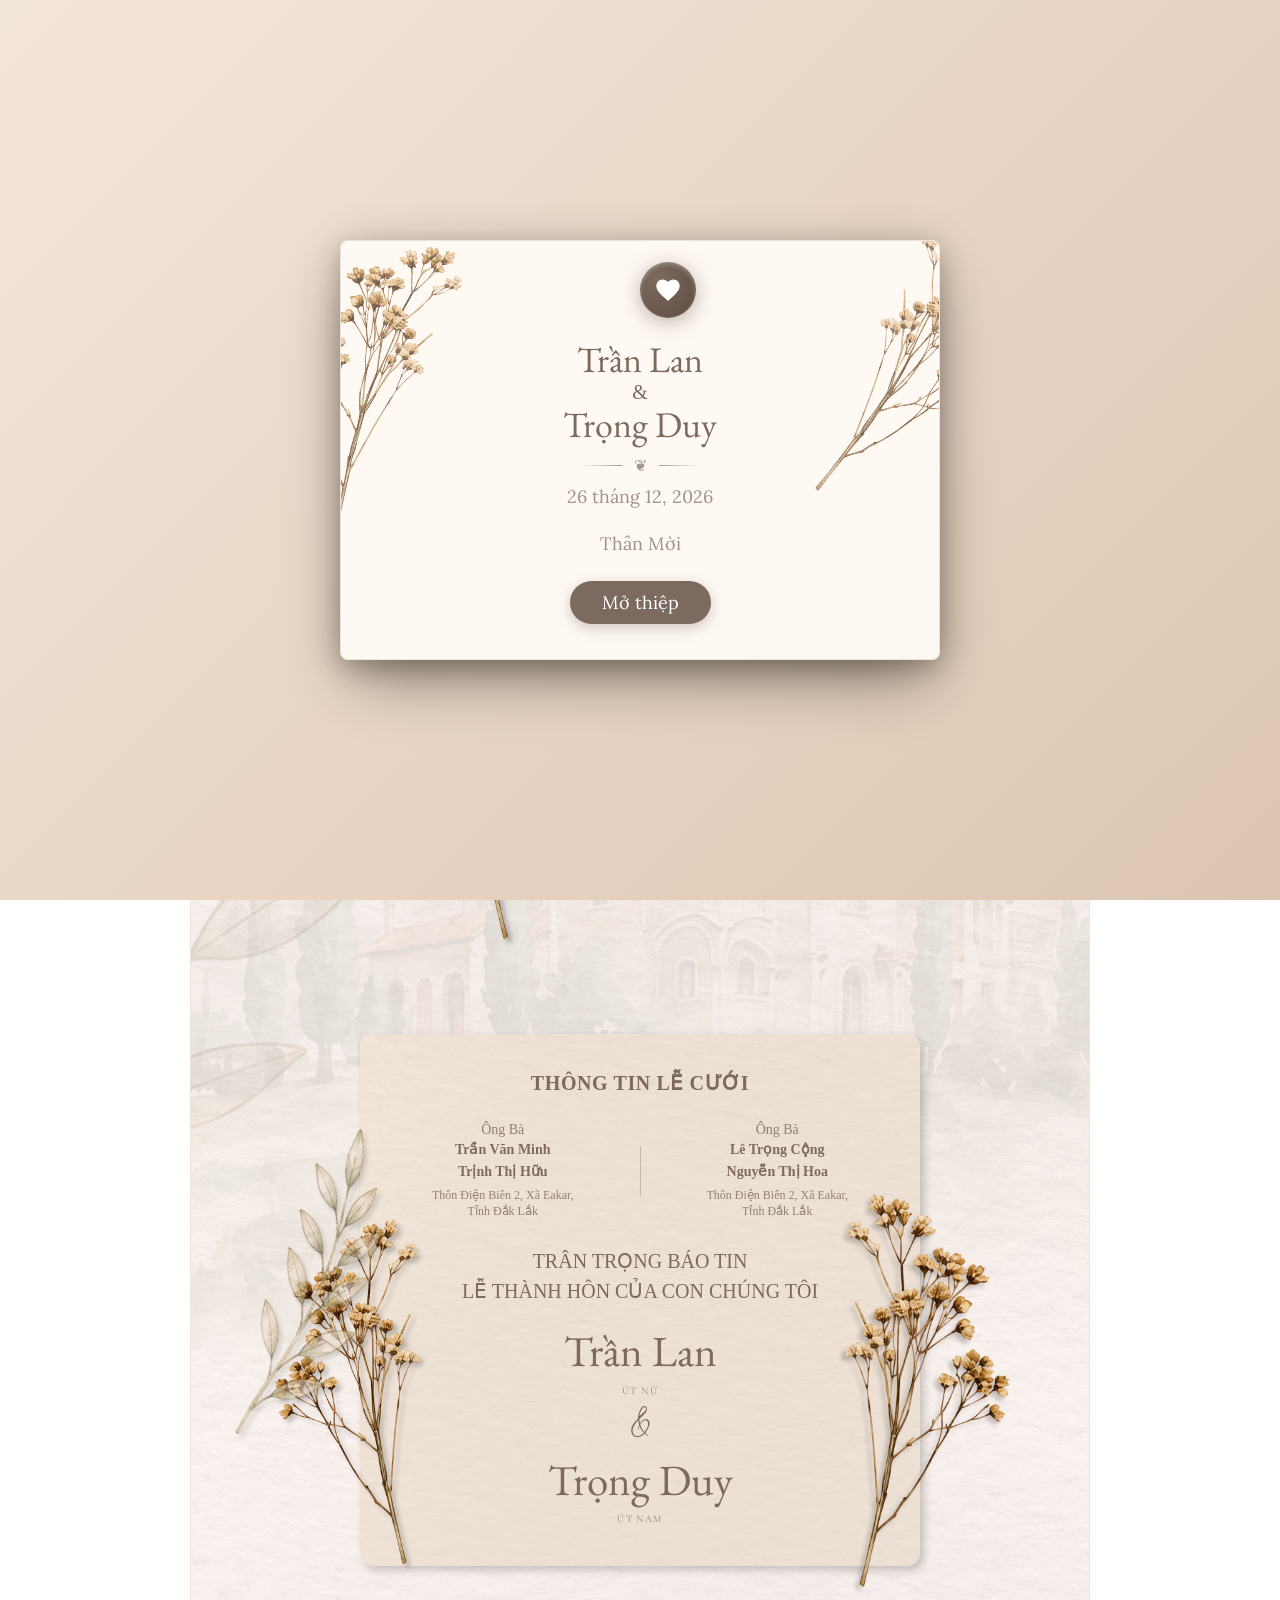
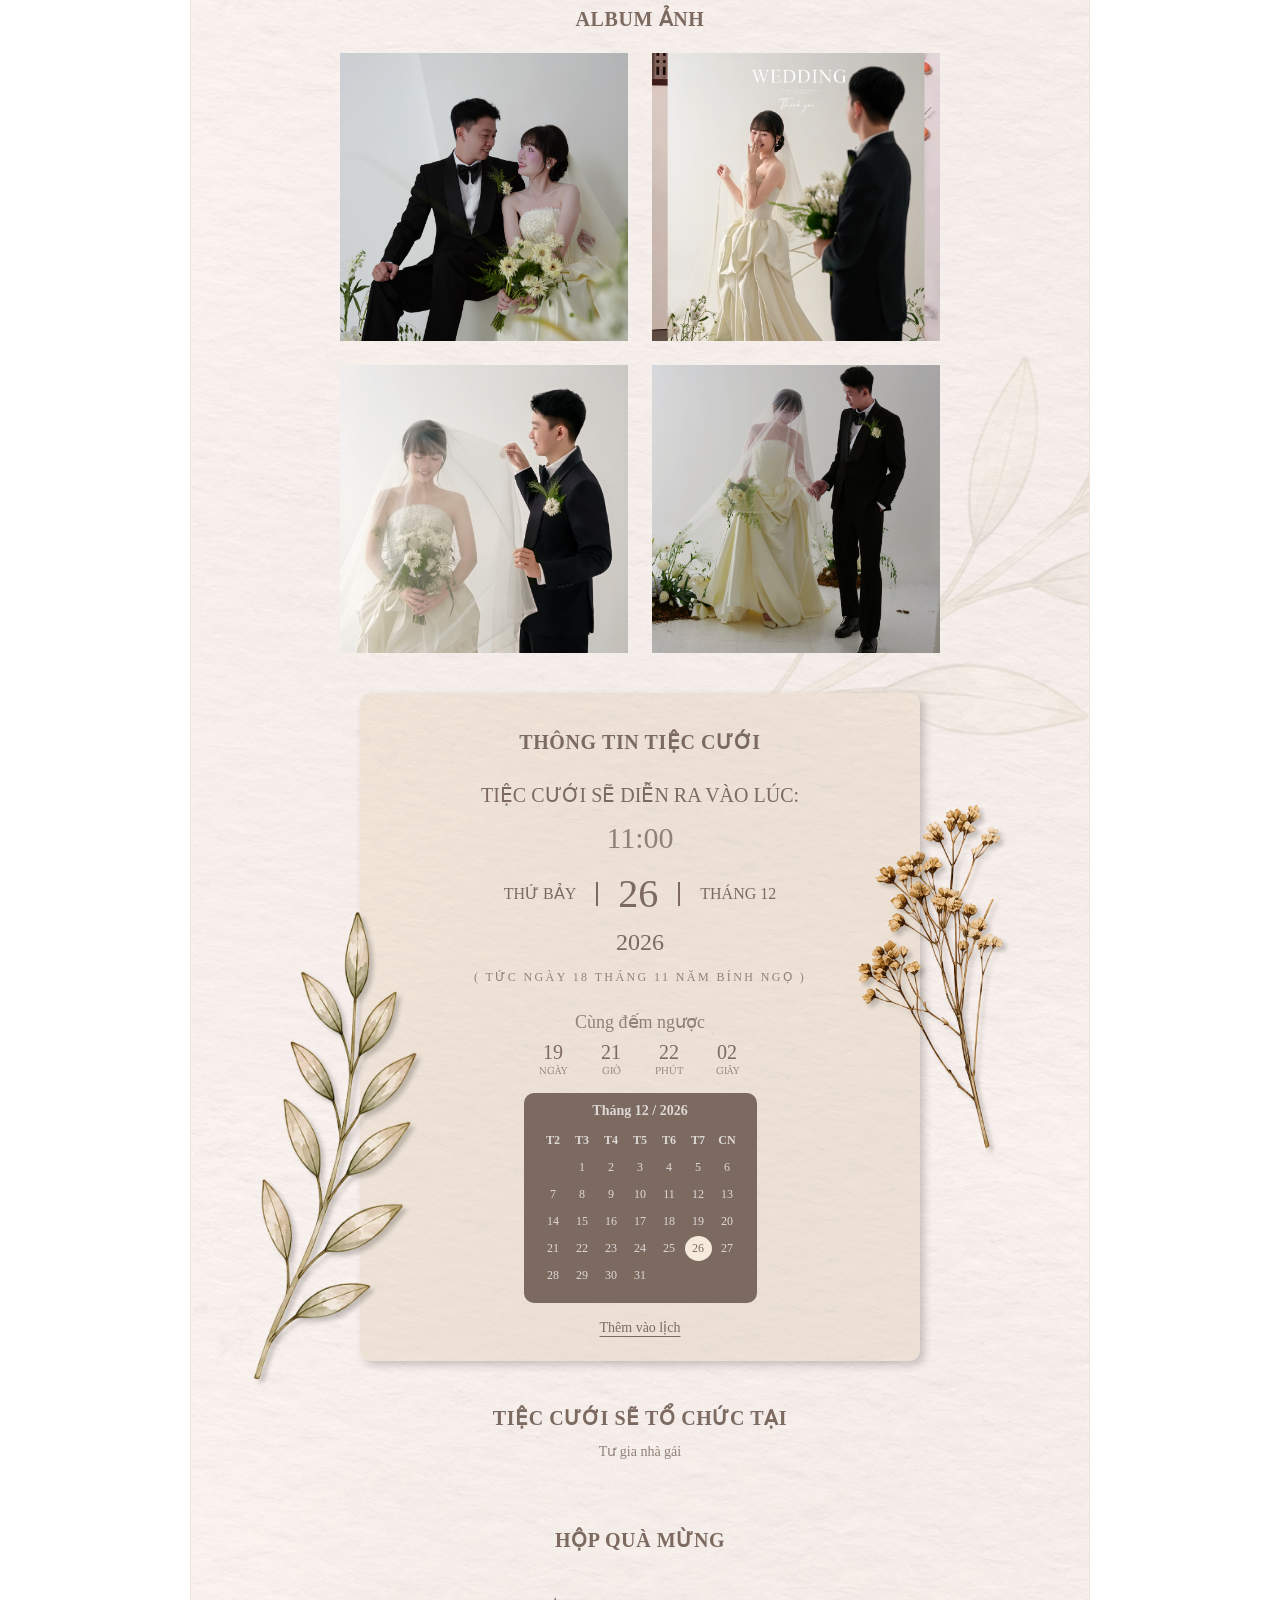
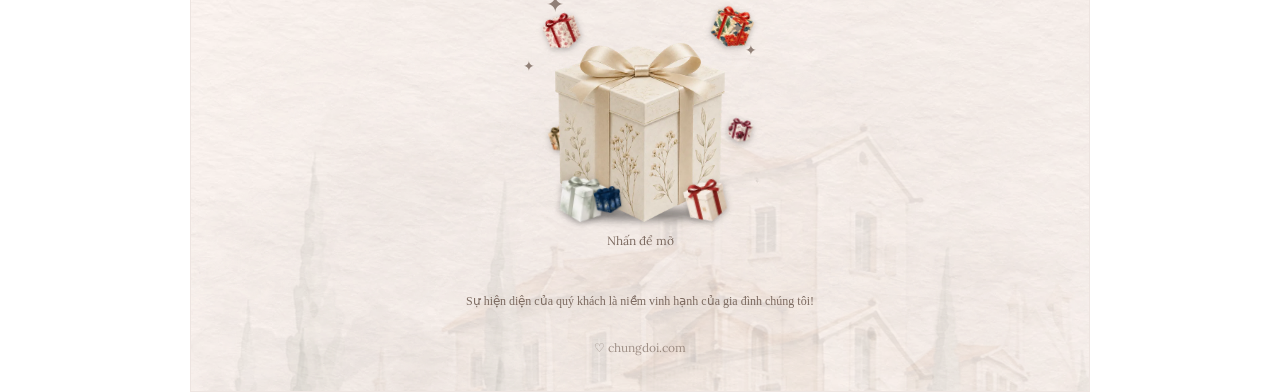
==== trongduy-tranlan-brown/index.html @ 5de20f98 "Add files via upload" ====
<!doctype html>
<html lang="vi">
<head>
  <meta charset="utf-8">
  <meta name="viewport" content="width=device-width, initial-scale=1">
  <meta name="theme-color" content="#7c6a60">
  <meta name="description" content="Thiệp cưới Trần Lan & Trọng Duy — Thứ Bảy, 26 tháng 12, 2026">
  <title>Trần Lan & Trọng Duy | Thiệp cưới</title>
  <link rel="preconnect" href="https://fonts.googleapis.com">
  <link rel="preconnect" href="https://fonts.gstatic.com" crossorigin>
  <link href="https://fonts.googleapis.com/css2?family=Cormorant+Garamond:wght@600&family=EB+Garamond:ital,wght@0,400;0,500;1,400&family=Ms+Madi&display=swap" rel="stylesheet">
  <link rel="stylesheet" href="style.css">
  <script src="script.js" defer></script>
</head>
<body>
  <div class="opening" id="opening" role="dialog" aria-modal="true" aria-labelledby="opening-title">
    <div class="petals" aria-hidden="true"></div><div class="opening-burst" aria-hidden="true"></div>
    <div class="opening-card"><span class="opening-seal" aria-hidden="true"><svg viewBox="0 0 24 24" fill="currentColor"><path d="M12 21.35l-1.45-1.32C5.4 15.36 2 12.28 2 8.5 2 5.42 4.42 3 7.5 3c1.74 0 3.41.81 4.5 2.09C13.09 3.81 14.76 3 16.5 3 19.58 3 22 5.42 22 8.5c0 3.78-3.4 6.86-8.55 11.54L12 21.35z"/></svg></span><span class="opening-ring" aria-hidden="true"></span>
      <div class="opening-paper"><img class="opening-flower opening-flower-left" src="assets/flower2-decoration.webp" alt=""><img class="opening-flower opening-flower-right" src="assets/flower2-decoration.webp" alt="">
        <h1 id="opening-title">Trần Lan <span>&</span> Trọng Duy</h1><div class="flourish" aria-hidden="true"><i></i>❦<i></i></div>
        <p class="opening-date">26 tháng 12, 2026</p><p class="opening-invite">Thân Mời</p>
        <button id="open-invitation" class="open-button" type="button">Mở thiệp</button>
      </div>
    </div>
  </div>

  <main class="page-wrap"><article class="invitation">
    <header class="hero">
      <img class="hero-leaf" src="assets/leaf.webp" alt="" aria-hidden="true"><img class="house house-hero" src="assets/house.webp" alt="" aria-hidden="true">
      <p class="hero-kicker">Ngày Chung Đôi</p><div class="hero-names"><span>Trần Lan</span><em>&</em><span>Trọng Duy</span></div>
      <div class="photo-frame"><div class="photo-frame-picture"><img src="assets/hero.jpg" alt="Trần Lan và Trọng Duy"></div><img class="frame-art" src="assets/frame.webp" alt=""><img class="frame-flower" src="assets/flower.webp" alt=""></div>
    </header>

    <section class="info-card family-card" aria-labelledby="family-heading">
      <img class="family-flower-a" src="assets/flower.webp" alt=""><img class="family-flower-b" src="assets/flower.webp" alt=""><img class="family-leaf" src="assets/leaf.webp" alt="">
      <div class="card-content"><h2 id="family-heading">THÔNG TIN LỄ CƯỚI</h2>
        <div class="families"><div><span>Ông Bà</span><strong>Trần Văn Minh</strong><strong>Trịnh Thị Hữu</strong><small>Thôn Điện Biên 2, Xã Eakar,<br>Tỉnh Đắk Lắk</small></div><i aria-hidden="true"></i><div><span>Ông Bà</span><strong>Lê Trọng Cộng</strong><strong>Nguyễn Thị Hoa</strong><small>Thôn Điện Biên 2, Xã Eakar,<br>Tỉnh Đắk Lắk</small></div></div>
        <p class="formal-note">TRÂN TRỌNG BÁO TIN<br>LỄ THÀNH HÔN CỦA CON CHÚNG TÔI</p>
        <div class="couple-names"><h3>Trần Lan</h3><span>ÚT NỮ</span><b>&</b><h3>Trọng Duy</h3><span>ÚT NAM</span></div>
      </div>
    </section>

    <section class="gallery-section" aria-labelledby="gallery-heading"><img class="gallery-leaf" src="assets/leaf.webp" alt="" aria-hidden="true"><h2 id="gallery-heading">ALBUM ẢNH</h2>
      <div class="gallery-grid"><button class="gallery-tile" type="button" data-image="0" aria-label="Mở ảnh cưới 1"><img src="assets/photo1.jpg" alt="Ảnh cưới 1" style="object-position:12% 50%"></button><button class="gallery-tile" type="button" data-image="1" aria-label="Mở ảnh cưới 2"><img src="assets/photo2.jpg" alt="Ảnh cưới 2" style="object-position:50% 29%"></button><button class="gallery-tile" type="button" data-image="2" aria-label="Mở ảnh cưới 3"><img src="assets/photo3.jpg" alt="Ảnh cưới 3" style="object-position:0 7%"></button><button class="gallery-tile" type="button" data-image="3" aria-label="Mở ảnh cưới 4"><img src="assets/photo4.jpg" alt="Ảnh cưới 4" style="object-position:50% 87%"></button></div>
    </section>

    <section class="info-card event-card" aria-labelledby="event-heading"><img class="event-flower-a" src="assets/flower.webp" alt=""><img class="event-leaf" src="assets/leaf.webp" alt=""><div class="card-content">
      <h2 id="event-heading">THÔNG TIN TIỆC CƯỚI</h2><p class="event-intro">Tiệc cưới sẽ diễn ra vào lúc:</p><p class="event-time">11:00</p>
      <div class="date-line"><span>THỨ BẢY</span><i></i><strong>26</strong><i></i><span>THÁNG 12</span></div><p class="event-year">2026</p><p class="lunar-date">( Tức ngày 18 tháng 11 năm Bính Ngọ )</p>
      <p class="countdown-label">Cùng đếm ngược</p><div class="countdown" id="countdown" aria-live="polite"><div><strong>--</strong><span>Ngày</span></div><div><strong>--</strong><span>Giờ</span></div><div><strong>--</strong><span>Phút</span></div><div><strong>--</strong><span>Giây</span></div></div>
      <div class="calendar" aria-label="Lịch tháng 12 năm 2026"><h3>Tháng 12 / 2026</h3><div class="calendar-grid" id="calendar-grid"></div></div><button id="add-calendar" class="calendar-link" type="button">Thêm vào lịch</button>
    </div></section>

    <section class="venue-section" aria-labelledby="venue-heading"><img class="house house-venue" src="assets/house.webp" alt="" aria-hidden="true"><h2 id="venue-heading">TIỆC CƯỚI SẼ TỔ CHỨC TẠI</h2><p>Tư gia nhà gái</p></section>
    <section class="gift-section" aria-labelledby="gift-heading"><img class="house house-gift" src="assets/house.webp" alt="" aria-hidden="true"><h2 id="gift-heading">HỘP QUÀ MỪNG</h2><button id="open-gift" class="gift-button" type="button" aria-label="Mở hộp quà mừng"><span class="sparkle sparkle-a">✦</span><span class="sparkle sparkle-b">✦</span><img class="gift-main" src="assets/gift.webp" alt=""><span class="gift-hint">Nhấn để mở</span></button></section>
    <footer class="invitation-footer"><p>Sự hiện diện của quý khách là niềm vinh hạnh của gia đình chúng tôi!</p><span>♡ <a href="https://chungdoi.com/i/trongduy-tranlan" target="_blank" rel="noopener noreferrer">chungdoi.com</a></span></footer>
  </article></main>

  <dialog id="gallery-dialog" class="gallery-dialog" aria-label="Album ảnh cưới"><button class="dialog-close" type="button" data-close aria-label="Đóng">×</button><div class="gallery-view"><button type="button" id="prev-image" aria-label="Ảnh trước">‹</button><img id="gallery-current" src="assets/photo1.jpg" alt="Ảnh cưới"><button type="button" id="next-image" aria-label="Ảnh tiếp theo">›</button></div><span id="gallery-counter">1 / 4</span><div id="gallery-thumbs" class="gallery-thumbs"></div></dialog>
  <dialog id="gift-dialog" class="gift-dialog" aria-labelledby="gift-dialog-heading"><div class="gift-dialog-head"><h2 id="gift-dialog-heading">HỘP QUÀ MỪNG</h2><button class="dialog-close" type="button" data-close aria-label="Đóng">×</button></div><div class="gift-dialog-body"><h3>Cô Dâu - TRAN THI LAN</h3><img src="assets/qr.png" alt="Mã QR quà mừng"><p>Vietcombank</p><strong>1017415263</strong><p>TRAN THI LAN</p><a href="assets/qr.png" download="ma-qr-qua-mung.png">Lưu QR</a></div></dialog>
  <audio id="background-music" src="https://cdn.chungdoi.com/music/em-dong-y-i-do.mp3" preload="none" loop></audio>
  <div class="playback-controls"><button id="music-toggle" type="button" aria-label="Bật nhạc" aria-pressed="false" title="Bật nhạc"><svg aria-hidden="true" viewBox="0 0 24 24" fill="none"><path d="M14 4.5v11.2" stroke="currentColor" stroke-width="2.6" stroke-linecap="round"/><path d="M14 5.2 19 3.8v3L14 8.2z" fill="currentColor"/><ellipse cx="10.6" cy="17.2" rx="3.8" ry="3" transform="rotate(-22 10.6 17.2)" fill="currentColor"/></svg></button><button id="scroll-toggle" type="button" aria-label="Bật tự cuộn" aria-pressed="false" hidden></button></div>
  <p id="playback-status" class="screen-reader-only" role="status" aria-live="polite"></p>
</body>
</html>
---- trongduy-tranlan-brown/style.css ----
@font-face{font-family:LoraLocal;src:url('assets/lora.ttf') format('truetype');font-display:swap}
:root{--brown:#7c6a60;--soft:#918077;--paper:#fff7f3;--card:#f6eadd;--line:#b5a59a}*{box-sizing:border-box}html{scroll-behavior:smooth}body{margin:0;background:#fff;color:var(--brown);font-family:LoraLocal,Georgia,serif}body.is-closed{overflow:hidden}button{font:inherit;cursor:pointer}button:focus-visible,a:focus-visible{outline:2px solid var(--brown);outline-offset:3px}.page-wrap{display:flex;justify-content:center;min-height:100vh;background:#fff}.invitation{position:relative;isolation:isolate;width:100%;max-width:480px;background:var(--paper);overflow:hidden}.invitation:before{content:'';position:absolute;inset:0;z-index:0;background:url('assets/paper.webp') top center/100% auto repeat-y;mix-blend-mode:multiply;opacity:.5;pointer-events:none}.invitation>header,.invitation>section,.invitation>footer{position:relative;z-index:1}h1,h2,h3,p{margin-top:0}.house{position:absolute;left:50%;max-width:none;height:auto;transform:translateX(-50%);object-fit:contain;opacity:.08;mix-blend-mode:multiply;pointer-events:none;z-index:0}

.opening{position:fixed;inset:0;z-index:100;display:grid;place-items:center;overflow:hidden;background:linear-gradient(135deg,#f3e6da,#e8d5c4 52%,#dcc6b2)}.opening[hidden]{display:none}.petals,.opening-burst{position:absolute;inset:0;pointer-events:none}.petals i{position:absolute;top:-30px;color:#b89b78;opacity:0;font-style:normal;animation:fall var(--dur) ease-in-out var(--delay) infinite}@keyframes fall{0%{transform:translateY(-8vh) rotate(0);opacity:0}12%{opacity:.45}50%{transform:translateY(48vh) translateX(var(--sway)) rotate(180deg);opacity:.55}100%{transform:translateY(105vh) rotate(360deg);opacity:0}}.opening-burst{z-index:5}.opening-burst span{position:absolute;left:50%;top:50%;color:var(--particle-color);font-size:var(--particle-size);opacity:0;animation:particle-burst 1.4s ease-out var(--particle-delay) forwards}@keyframes particle-burst{0%{opacity:0;transform:translate(-50%,-50%) scale(0)}15%{opacity:1;transform:translate(-50%,-50%) scale(1.2)}100%{opacity:0;transform:translate(calc(-50% + var(--dx)),calc(-50% + var(--dy))) scale(.6) rotate(var(--rot))}}.opening-card{position:relative;width:310px;filter:drop-shadow(0 18px 25px #6b574755)}.opening.is-away .opening-card{animation:card-away .8s ease-in forwards}@keyframes card-away{0%{transform:translateY(0);opacity:1}15%{transform:translateY(10px);opacity:1}100%{transform:translateY(-120vh) rotate(-2deg);opacity:0}}.opening-paper{position:relative;min-height:450px;padding:110px 23px 48px;background:#fffaf5f5;border:1px solid #7c6a6026;border-radius:8px;text-align:center;overflow:hidden}.opening-leaf{position:absolute;width:170px;opacity:.58;pointer-events:none}.opening-leaf-left{left:-66px;top:-36px;transform:rotate(-30deg)}.opening-leaf-right{right:-65px;bottom:-25px;transform:rotate(145deg)}.opening-seal{position:absolute;top:-28px;left:50%;z-index:2;width:56px;height:56px;display:grid;place-items:center;border-radius:50%;background:radial-gradient(circle at 30% 30%,#8f7b70,#5e4c42);color:white;font-size:27px;animation:seal-pulse 2s ease-in-out infinite}.opening.is-opening .opening-seal{animation:seal-break .5s ease-in forwards}.opening-ring{position:absolute;top:-28px;left:50%;z-index:1;width:56px;height:56px;border:3px solid var(--brown);border-radius:50%;opacity:0}.opening.is-opening .opening-ring{animation:seal-ring .6s ease-out forwards}@keyframes seal-pulse{0%,100%{transform:translateX(-50%) scale(1);box-shadow:0 4px 20px #7c6a6080}50%{transform:translateX(-50%) scale(1.06);box-shadow:0 6px 35px #7c6a6080}}@keyframes seal-break{0%{transform:translateX(-50%) scale(1);opacity:1}45%{transform:translateX(-50%) scale(1.16) rotate(5deg)}100%{transform:translateX(-50%) scale(0) rotate(15deg);opacity:0}}@keyframes seal-ring{0%{transform:translateX(-50%) scale(.8);opacity:.8}100%{transform:translateX(-50%) scale(2.5);opacity:0}}.opening h1{position:relative;color:var(--brown);font:400 35px/1.15 'EB Garamond',Georgia,serif;margin:0 0 12px}.opening h1 span{display:block;font:400 20px/1.2 Georgia,serif}.flourish{position:relative;display:flex;align-items:center;justify-content:center;gap:12px;margin:0 0 10px;color:var(--brown);opacity:.7}.flourish i{width:40px;height:1px;background:linear-gradient(to right,transparent,var(--brown))}.flourish i:last-child{transform:rotate(180deg)}.opening-date,.opening-invite{position:relative;font:400 18px/1.5 LoraLocal,Georgia,serif;color:#7c6a60b8}.opening-date{margin-bottom:15px}.opening-invite{margin-bottom:22px}.open-button{position:relative;border:0;border-radius:999px;padding:10px 32px;background:var(--brown);color:white;font-size:18px;box-shadow:0 4px 14px #7c6a6059;overflow:hidden}.open-button:after{content:'';position:absolute;top:0;bottom:0;left:-50px;width:35px;background:linear-gradient(90deg,transparent,#ffffff7a,transparent);transform:skewX(-20deg);animation:shine 3s ease-in-out infinite}@keyframes shine{50%,100%{left:120%}}

.hero{display:flex;align-items:center;flex-direction:column;text-align:center;padding:48px 16px 80px}.hero-leaf{position:absolute;left:-24%;top:2%;width:52%;height:auto;opacity:.12;pointer-events:none}.house-hero{top:30%;width:130%}.hero-kicker{position:relative;z-index:1;color:#827771;text-transform:uppercase;letter-spacing:.16em;font:600 13px 'Cormorant Garamond',Georgia,serif;margin:0}.hero-names{position:relative;z-index:1;display:flex;align-items:center;justify-content:center;gap:8px;margin-top:12px;color:#827771;white-space:nowrap}.hero-names span{font:italic 400 clamp(30px,8.4vw,37px)/1 'Times New Roman',serif}.hero-names em{font:400 42px/1 'Ms Madi',cursive;color:#918077}.photo-frame{position:relative;z-index:1;width:88%;max-width:400px;aspect-ratio:1094/1554;margin-top:24px}.photo-frame-picture{position:absolute;left:11.5%;top:8%;z-index:1;width:72%;height:77%;overflow:hidden;background:white;transform:rotate(-4.78deg)}.photo-frame-picture img{width:100%;height:100%;object-fit:cover}.frame-art{position:absolute;inset:0;z-index:2;width:100%;height:100%;object-fit:contain;filter:drop-shadow(4px 4px 4px #0003);pointer-events:none}.frame-flower{position:absolute;left:-5%;bottom:-6%;z-index:3;width:34%;height:auto;filter:drop-shadow(4px 4px 2px #0004);pointer-events:none;animation:float 5s ease-in-out infinite}@keyframes float{0%,100%{translate:0 0}50%{translate:0 -8px}}

.info-card{width:88%;max-width:420px;margin:0 auto;color:var(--brown)}.card-content{position:relative;z-index:1;padding:36px 20px 40px;background:var(--card);border-radius:13px;box-shadow:4px 4px 8px #0003;text-align:center;overflow:hidden}.card-content:before{content:'';position:absolute;inset:0;background:url('assets/paper.webp') center/cover;mix-blend-mode:multiply;opacity:.5;pointer-events:none}.card-content>*{position:relative}.card-content h2,.gallery-section h2,.venue-section h2,.gift-section h2{font:700 20px/1.35 'Times New Roman',serif;letter-spacing:.03em;margin:0 0 25px}.family-flower-a,.family-flower-b,.family-leaf,.event-flower-a,.event-leaf{position:absolute;z-index:2;height:auto;pointer-events:none;filter:drop-shadow(4px 4px 2px #0003);animation:float 5.5s ease-in-out infinite}.family-flower-a{right:-17%;bottom:-6%;width:32%;transform:scaleX(-1)}.family-flower-b{left:-16%;top:33%;width:28%;animation-delay:.3s}.family-leaf{left:-19%;bottom:20%;width:22%;opacity:.6;transform:rotate(10deg)}.families{display:grid;grid-template-columns:1fr 1px 1fr;gap:14px;align-items:center;font-family:Baskerville,'Times New Roman',serif}.families div{display:flex;flex-direction:column;align-items:center;min-width:0;gap:3px}.families span{font-size:12px;color:var(--soft)}.families strong{font-size:12px;line-height:1.35;overflow-wrap:anywhere}.families small{font-size:10px;line-height:1.3;color:var(--soft);margin-top:4px}.families i{width:1px;height:50px;background:#7c6a6055}.formal-note{font:400 16px/1.5 Baskerville,'Times New Roman',serif;margin:26px 0 18px}.couple-names{display:flex;align-items:center;flex-direction:column;gap:4px}.couple-names h3{font:400 43px/1.3 'EB Garamond',Georgia,serif;margin:0;white-space:nowrap}.couple-names span{font:400 10px/1.4 'Cormorant Garamond',Georgia,serif;letter-spacing:.14em;color:var(--soft)}.couple-names b{font:400 35px/1 'Ms Madi',cursive;margin:6px 0}

.gallery-section{padding:40px 24px;text-align:center}.gallery-leaf{position:absolute;right:-18%;top:-6%;z-index:0;width:46%;height:auto;opacity:.1;transform:rotate(38deg);pointer-events:none}.gallery-section h2{position:relative;z-index:1;margin:0 0 20px}.gallery-grid{position:relative;z-index:1;display:grid;grid-template-columns:repeat(2,1fr);gap:16px;width:100%;max-width:380px;margin:auto}.gallery-tile{aspect-ratio:1;border:0;padding:0;overflow:hidden;background:#7c6a600d}.gallery-tile img{width:100%;height:100%;object-fit:cover;transition:transform .2s}.gallery-tile:hover img{transform:scale(1.03)}

.event-card{margin-bottom:16px}.event-card .card-content{border-radius:10px;padding:36px 20px 24px}.event-flower-a{right:-16%;top:15%;width:28%;animation-delay:.9s}.event-leaf{left:-21%;bottom:-6%;width:32%;animation-delay:.2s}.event-intro{font:400 16px/1.4 Baskerville,'Times New Roman',serif;text-transform:uppercase;margin:0 0 12px}.event-time{font:400 20px Baskerville,'Times New Roman',serif;color:var(--soft);margin:0 0 15px}.date-line{display:flex;align-items:center;justify-content:center;gap:20px;font-family:'Times New Roman',serif}.date-line span{font-size:12px}.date-line strong{font:400 30px Baskerville,'Times New Roman',serif}.date-line i{width:2px;height:24px;background:var(--brown)}.event-year{font:400 18px 'Times New Roman',serif;margin:12px 0}.lunar-date{font:400 12px/1.5 Baskerville,'Times New Roman',serif;text-transform:uppercase;letter-spacing:.2em;color:var(--soft);margin:0 0 25px}.countdown-label{font:400 18px Baskerville,'Times New Roman',serif;color:var(--soft);margin:0 0 8px}.countdown{display:flex;justify-content:center;gap:8px;margin:0 auto 16px}.countdown div{min-width:50px;display:flex;align-items:center;flex-direction:column}.countdown strong{font:400 20px Baskerville,Georgia,serif}.countdown span{font-size:10px;text-transform:uppercase;color:var(--soft)}.calendar{width:max-content;max-width:100%;padding:10px 16px 15px;margin:auto;border-radius:10px;background:var(--brown);color:#ded9d7}.calendar h3{font:700 14px 'Times New Roman',serif;margin:0 0 9px}.calendar-grid{display:grid;grid-template-columns:repeat(7,27px);gap:2px;font:400 12px/25px 'Times New Roman',serif}.calendar-grid span{text-align:center;height:25px}.calendar-grid .weekday{font-weight:700}.calendar-grid .wedding-day{background:var(--card);color:var(--brown);border-radius:50%}.calendar-link{display:block;border:0;background:none;color:var(--brown);font:400 14px 'Times New Roman',serif;text-decoration:underline;text-underline-offset:4px;margin:15px auto 0}

.venue-section{text-align:center;padding:28px 24px 31px}.house-venue{top:-10%;width:135%}.venue-section h2{position:relative;margin:0}.venue-section p{position:relative;color:var(--soft);font:400 12px/1.6 Baskerville,Georgia,serif;margin:9px 0 0}.gift-section{text-align:center;padding:32px 24px 40px}.house-gift{top:8%;width:140%}.gift-section h2{position:relative;margin:0 0 14px}.gift-button{position:relative;width:260px;height:280px;border:0;padding:0;background:none}.gift-button .gift-main{position:absolute;left:50%;bottom:26px;z-index:2;width:170px;max-height:220px;object-fit:contain;transform:translateX(-50%);animation:gift-bob 3s ease-in-out infinite}.gift-button:before{content:'';position:absolute;left:50%;bottom:28px;width:144px;height:12px;margin-left:-72px;border-radius:50%;background:#0007;filter:blur(4px);animation:shadow-pulse 3s ease-in-out infinite}@keyframes gift-bob{0%,100%{transform:translateX(-50%) translateY(0)}50%{transform:translateX(-50%) translateY(-5px)}}@keyframes shadow-pulse{0%,100%{transform:scaleX(1);opacity:.3}50%{transform:scaleX(.9);opacity:.18}}.gift-button:hover .gift-main,.gift-button:focus-visible .gift-main{animation:gift-pop .7s cubic-bezier(.34,1.56,.64,1) forwards}@keyframes gift-pop{0%{transform:translateX(-50%) translateY(0) scale(1)}45%{transform:translateX(-50%) translateY(-14px) scale(1.08) rotate(-3deg)}100%{transform:translateX(-50%) translateY(-8px) scale(1.05)}}.gift-button .gift-decor{position:absolute;left:var(--x);top:var(--y);z-index:var(--z);width:var(--w);height:auto;transform:rotate(var(--angle));filter:drop-shadow(0 2px 3px #0004);pointer-events:none}.gift-button:hover .gift-decor,.gift-button:focus-visible .gift-decor{animation:decor-fly var(--fly-duration) ease-in-out var(--fly-delay) infinite}@keyframes decor-fly{0%{translate:0 0;opacity:1}55%{translate:var(--fly-x) -38px;opacity:1}80%{translate:var(--fly-x) -78px;opacity:0}81%{translate:0 0;opacity:0}100%{translate:0 0;opacity:1}}.gift-hint{position:absolute;left:0;right:0;bottom:0;color:var(--brown);font-size:12px;animation:hint-pulse 2s ease-in-out infinite}@keyframes hint-pulse{0%,100%{opacity:.45}50%{opacity:1}}.sparkle{position:absolute;z-index:3;color:var(--soft);animation:twinkle 2s ease-in-out infinite}.sparkle-a{top:8%;left:14%;font-size:22px}.sparkle-b{top:18%;right:10%;font-size:16px;animation-delay:.6s}.sparkle-c{top:32%;left:5%;font-size:14px;animation-delay:1.2s}.sparkle-d{top:26%;right:5%;font-size:14px;animation-delay:1.7s}@keyframes twinkle{0%,100%{opacity:0;transform:scale(.4)}50%{opacity:1;transform:scale(1.15)}}.gift-confetti{position:absolute;left:50%;top:33%;z-index:4;width:8px;height:8px;background:var(--confetti-color);border-radius:var(--confetti-radius);opacity:0;pointer-events:none}.gift-button:hover .gift-confetti,.gift-button:focus-visible .gift-confetti{animation:confetti-fly 1.1s ease-out var(--confetti-delay) infinite}@keyframes confetti-fly{0%{transform:translate(0,0) rotate(0);opacity:0}15%{opacity:1}100%{transform:translate(var(--confetti-x),var(--confetti-y)) rotate(540deg);opacity:0}}.invitation-footer{text-align:center;padding:0 24px 35px}.invitation-footer p{font:400 12px/1.6 'Times New Roman',serif;margin:0 0 25px}.invitation-footer span{font-size:12px;opacity:.7}.invitation-footer a{color:inherit;text-decoration:none}

dialog{border:0;padding:0;max-height:90vh}dialog::backdrop{background:#1c1716d9}.dialog-close{border:0;background:none;color:inherit;font:400 30px Arial,sans-serif;line-height:1}.gallery-dialog{width:min(96vw,850px);max-width:850px;padding:20px;border-radius:10px;background:#242020;color:#fff;text-align:center}.gallery-dialog>.dialog-close{position:absolute;right:13px;top:8px;z-index:2}.gallery-view{display:flex;align-items:center;justify-content:space-between;gap:8px;min-height:60vh}.gallery-view img{max-width:calc(100% - 80px);max-height:65vh;object-fit:contain}.gallery-view button{border:0;background:none;color:white;font:400 48px Georgia,serif}.gallery-thumbs{display:flex;justify-content:center;gap:5px;overflow:auto;margin-top:14px}.gallery-thumbs button{flex:0 0 50px;width:50px;height:50px;padding:0;border:2px solid transparent;opacity:.55;background:none}.gallery-thumbs button.active{border-color:white;opacity:1}.gallery-thumbs img{width:100%;height:100%;object-fit:cover}.gift-dialog{width:min(92vw,520px);background:var(--paper);border-radius:8px;color:var(--brown)}.gift-dialog-head{position:relative;background:var(--brown);color:white;padding:22px;text-align:center}.gift-dialog-head h2{font:700 20px 'Times New Roman',serif;margin:0}.gift-dialog-head .dialog-close{position:absolute;right:12px;top:8px;color:white}.gift-dialog-body{text-align:center;padding:25px 20px 30px}.gift-dialog-body h3{font:700 17px LoraLocal,serif}.gift-dialog-body img{width:220px;height:220px;object-fit:contain;background:white}.gift-dialog-body p{font-size:14px;margin:9px 0}.gift-dialog-body strong{font-size:19px}.gift-dialog-body a{display:inline-block;background:var(--brown);color:white;padding:9px 20px;margin-top:14px;border-radius:5px;text-decoration:none;font-size:14px}dialog[open]{animation:dialog-appear .22s ease-out}@keyframes dialog-appear{from{opacity:0;transform:translateY(12px) scale(.96)}to{opacity:1;transform:translateY(0) scale(1)}}

.playback-controls{position:fixed;z-index:60;right:max(16px,calc((100vw - 960px)/2));bottom:20px}.opening:not([hidden])~.playback-controls{opacity:0;pointer-events:none}.playback-controls #music-toggle{position:relative;width:48px;height:48px;display:grid;place-items:center;border:2px solid #8c7970;border-radius:50%;background:linear-gradient(135deg,#9a887d,#716056);color:white;box-shadow:0 5px 14px #0003;opacity:1}.playback-controls #music-toggle:before{content:'';position:absolute;inset:4px;border:1px solid #c6b2a7;border-radius:50%}.playback-controls #music-toggle svg{position:relative;z-index:1;width:23px;height:23px}.playback-controls #scroll-toggle{display:none!important}.screen-reader-only{position:absolute!important;width:1px;height:1px;padding:0;margin:-1px;overflow:hidden;clip:rect(0,0,0,0);white-space:nowrap;border:0}

@media(min-width:768px){.invitation{max-width:900px;border:1px solid #7c6a6022}.hero{padding-bottom:128px}.hero-kicker{font-size:16px}.hero-names{gap:12px}.hero-names span{font-size:46px}.hero-names em{font-size:54px}.photo-frame{max-width:520px;margin-top:32px}.info-card{max-width:560px}.gallery-grid{max-width:600px;gap:24px}.families strong,.families span{font-size:14px}.families small{font-size:12px}.formal-note{font-size:20px}.event-intro{font-size:20px}.event-time{font-size:30px}.date-line strong{font-size:40px}.date-line span{font-size:16px}.event-year{font-size:24px}.venue-section p{font-size:14px}.opening-card{width:520px}.opening-paper{min-height:465px;padding-top:95px}.opening h1{font-size:44px}.opening-leaf{width:260px}}
@media(max-width:370px){.opening-card{width:290px}.families{gap:10px}.card-content{padding-left:13px;padding-right:13px}.couple-names h3{font-size:38px}.calendar-grid{grid-template-columns:repeat(7,24px)}}

/* Màn mở thiệp của mẫu minimalism brown. */
.opening-card{width:310px;filter:none;box-shadow:0 25px 60px -12px #0007,0 8px 24px #0003,0 0 40px #7c6a6026;border-radius:8px}
.opening-paper{min-height:0;padding:112px 24px 56px;background:#fffaf5f5;border:1px solid #7c6a6026;border-radius:8px}
.opening-flower{position:absolute;z-index:0;height:144px;width:auto;max-width:none;opacity:.7;pointer-events:none}
.opening-flower-left{top:-3%;left:-20px;transform:translateX(-6%) rotate(25deg)}
.opening-flower-right{right:-20px;bottom:-3%;transform:translateX(6%) scaleX(-1) rotate(-25deg)}
.opening-seal,.opening-ring{top:22px}
.opening-seal{background:radial-gradient(circle at 30% 30%,#7c6a60,#5e4c42);box-shadow:0 4px 20px #7c6a6080,inset 0 2px 4px #ffffff4d}
.opening-seal svg{width:28px;height:28px}
.opening h1{font-size:30px;line-height:1.25;margin-bottom:8px}
.opening h1 span{font-size:18px;line-height:1}
.flourish{margin-bottom:8px}
.opening-date{margin-bottom:20px}
.opening-invite{margin-bottom:24px}
@media(min-width:640px){.opening-card{width:340px}.opening h1{font-size:36px}.opening h1 span{font-size:20px}}
@media(min-width:768px){.opening-card{width:520px}.opening-paper{padding:96px 24px 32px;min-height:420px}.opening-flower{height:320px}.opening-flower-left{top:-7%;left:-40px;transform:translateX(-11%) rotate(25deg)}.opening-flower-right{right:-40px;bottom:30%;transform:translateX(11%) scaleX(-1) rotate(-25deg)}}
@media(min-width:1024px){.opening-card{width:600px}}
@media(max-width:370px){.opening-card{width:290px}}
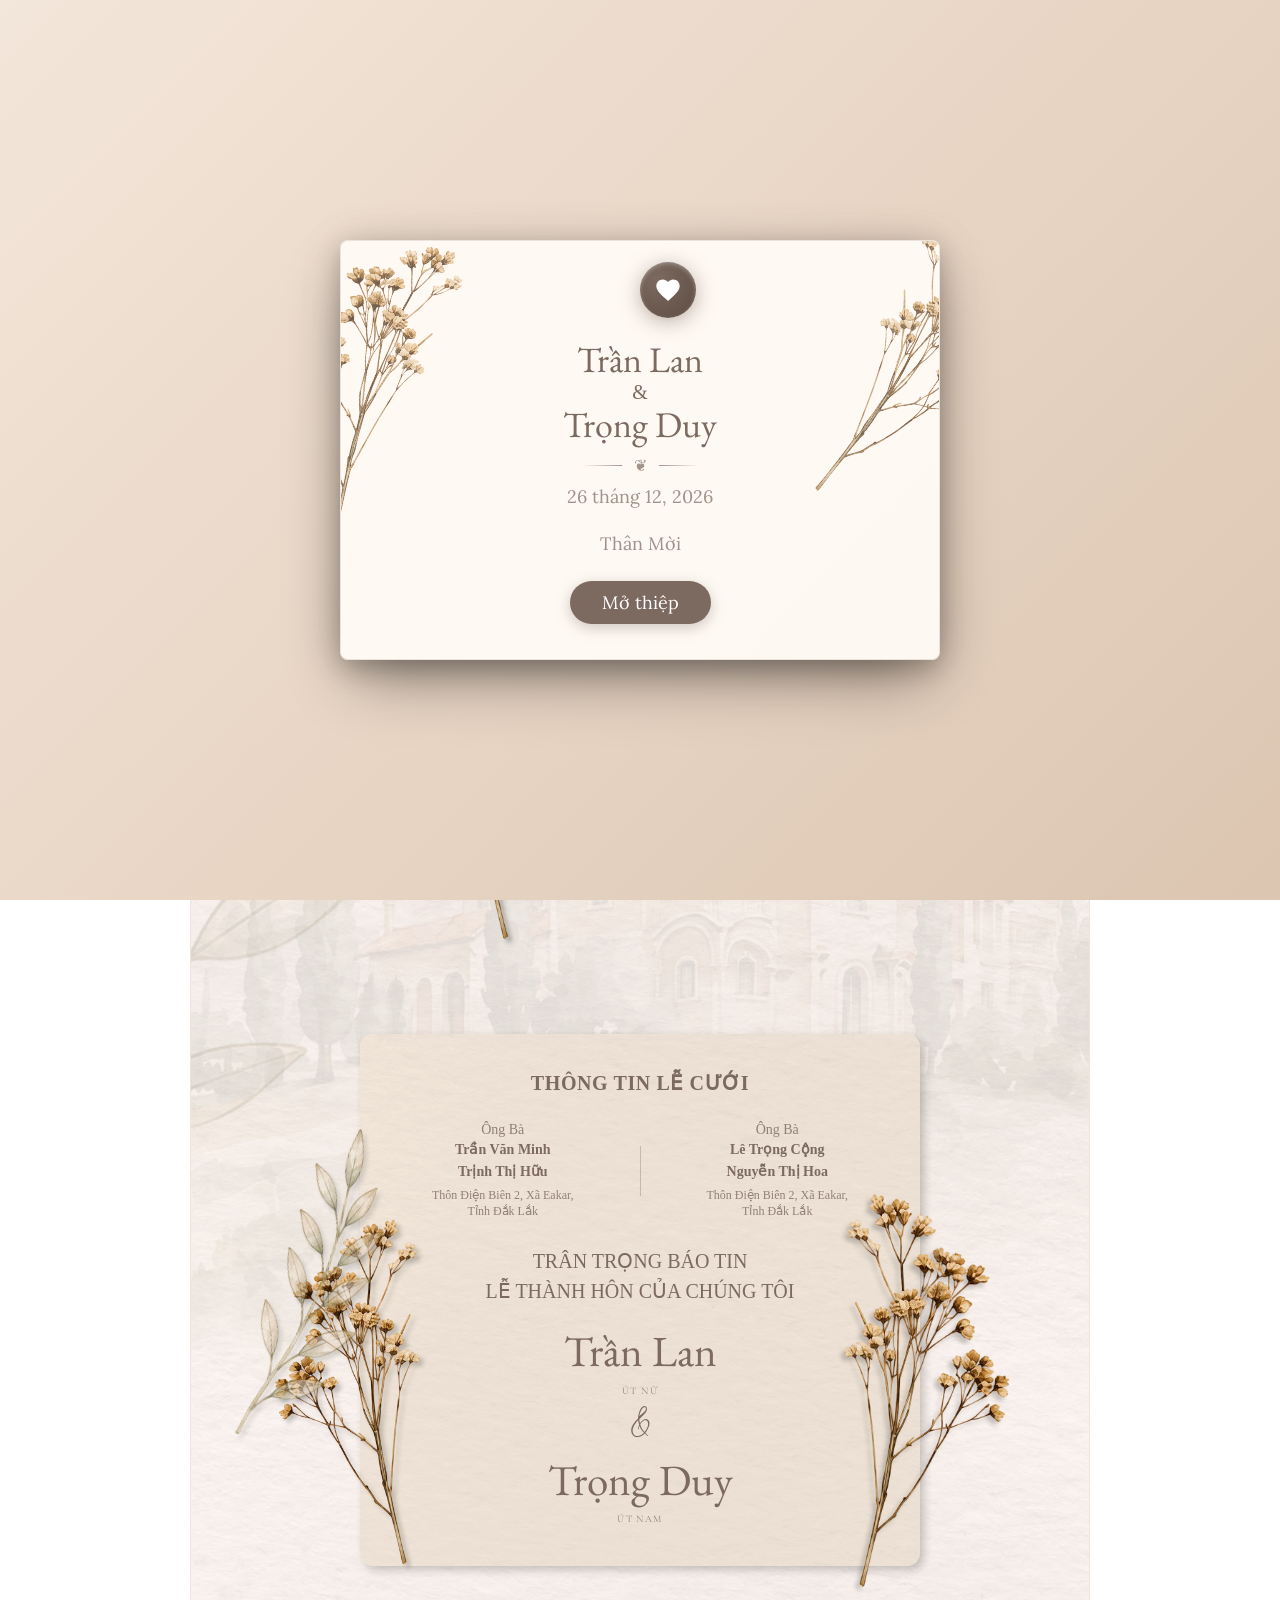
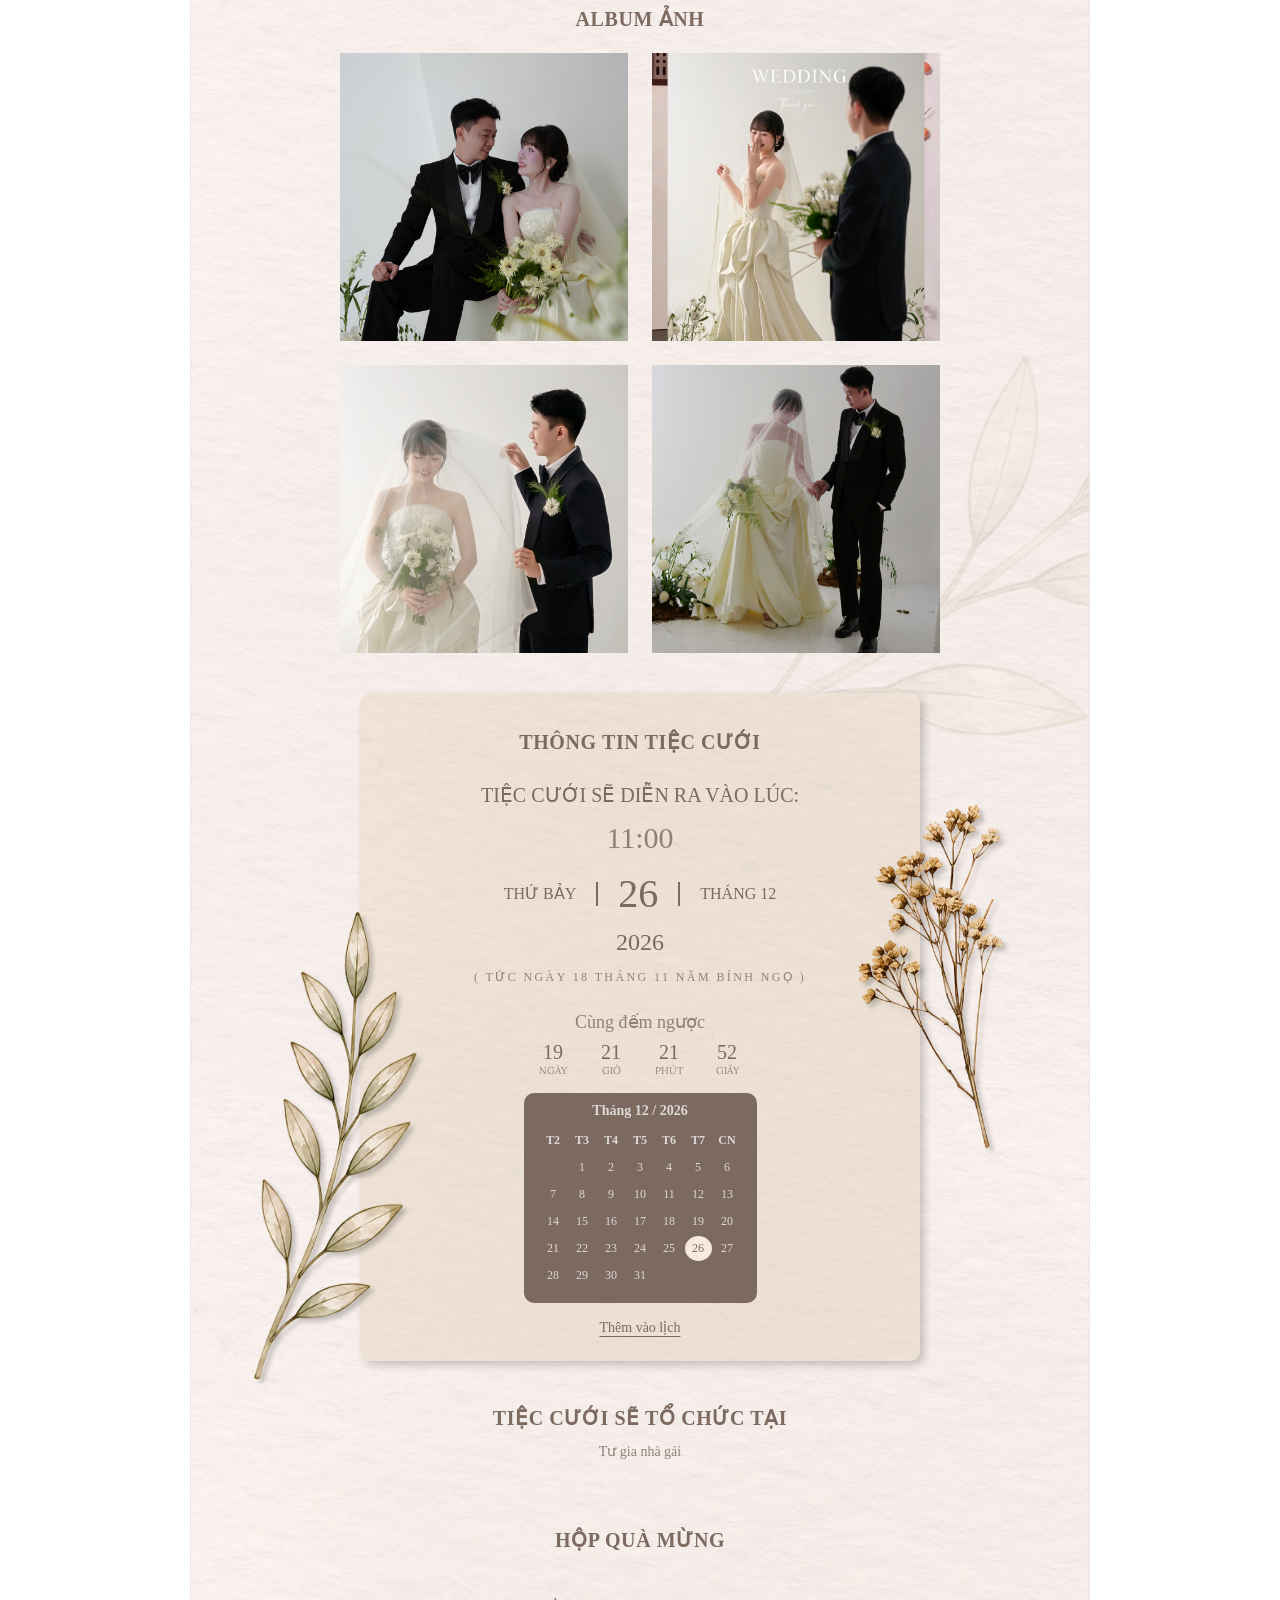
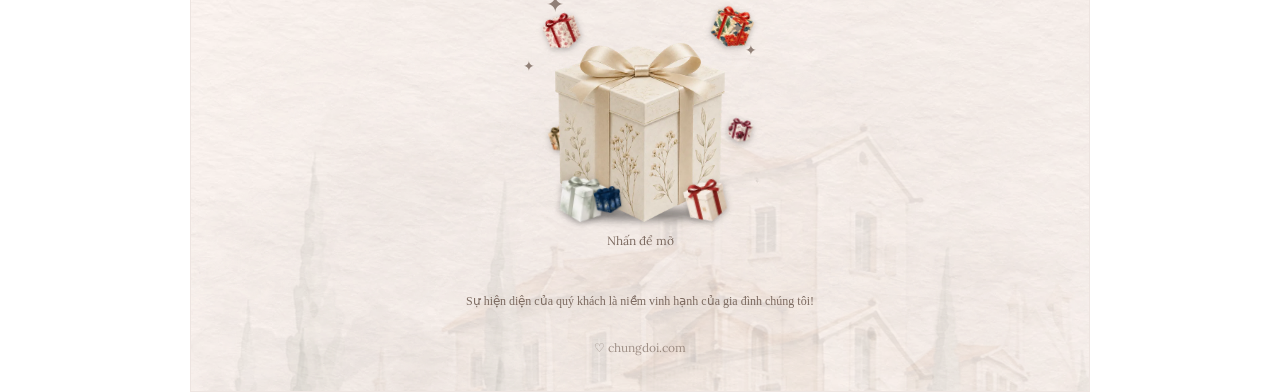
==== commit d1745655: "Update index.html update" ====
--- a/trongduy-tranlan-brown/index.html
+++ b/trongduy-tranlan-brown/index.html
@@ -35,7 +35,7 @@
       <img class="family-flower-a" src="assets/flower.webp" alt=""><img class="family-flower-b" src="assets/flower.webp" alt=""><img class="family-leaf" src="assets/leaf.webp" alt="">
       <div class="card-content"><h2 id="family-heading">THÔNG TIN LỄ CƯỚI</h2>
         <div class="families"><div><span>Ông Bà</span><strong>Trần Văn Minh</strong><strong>Trịnh Thị Hữu</strong><small>Thôn Điện Biên 2, Xã Eakar,<br>Tỉnh Đắk Lắk</small></div><i aria-hidden="true"></i><div><span>Ông Bà</span><strong>Lê Trọng Cộng</strong><strong>Nguyễn Thị Hoa</strong><small>Thôn Điện Biên 2, Xã Eakar,<br>Tỉnh Đắk Lắk</small></div></div>
-        <p class="formal-note">TRÂN TRỌNG BÁO TIN<br>LỄ THÀNH HÔN CỦA CON CHÚNG TÔI</p>
+        <p class="formal-note">TRÂN TRỌNG BÁO TIN<br>LỄ THÀNH HÔN CỦA CHÚNG TÔI</p>
         <div class="couple-names"><h3>Trần Lan</h3><span>ÚT NỮ</span><b>&</b><h3>Trọng Duy</h3><span>ÚT NAM</span></div>
       </div>
     </section>
